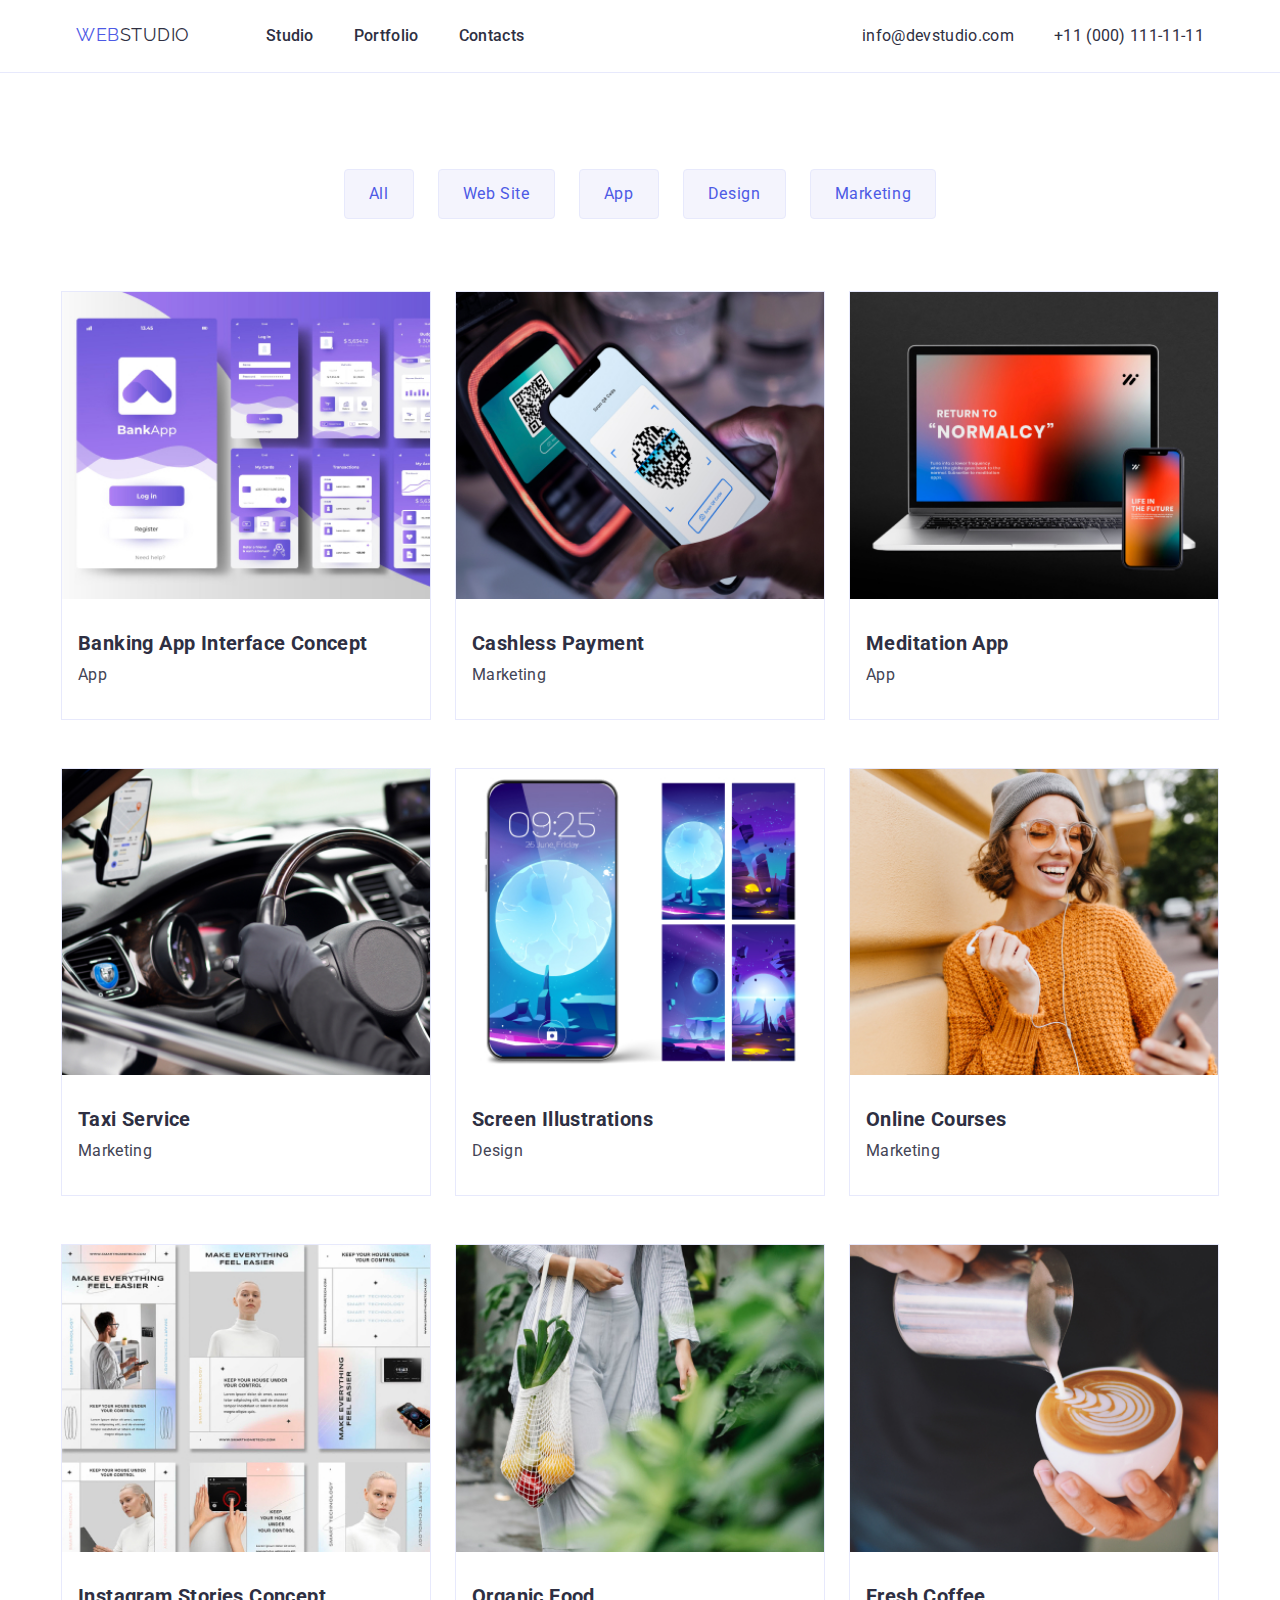
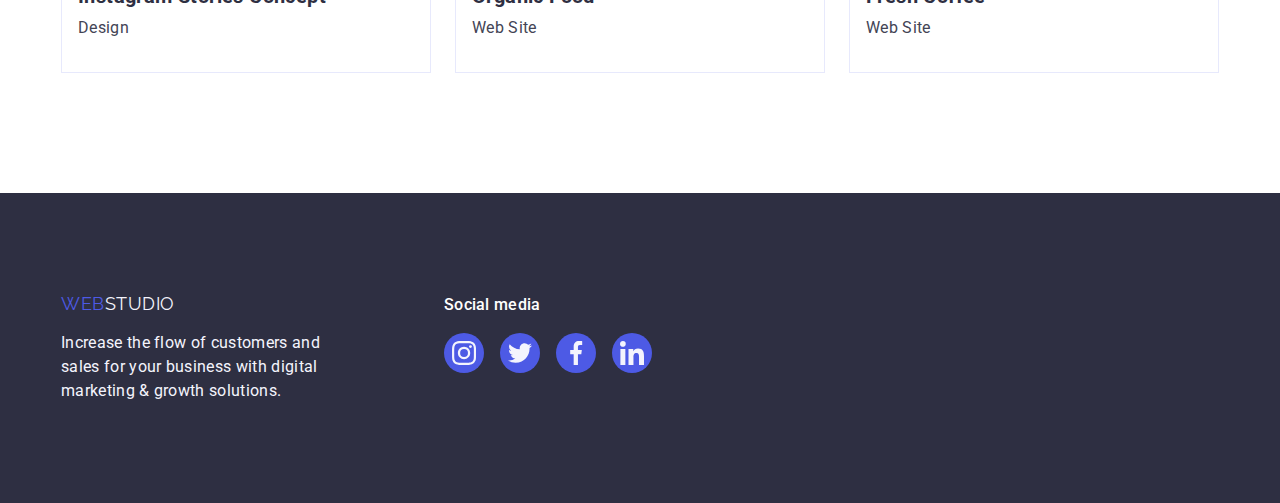
==== portfolio.html @ 921c5ee8 "copied layout to hw-05" ====
<!DOCTYPE html>
<html lang="en">
    <head>
        <meta charset="UTF-8">
        <meta name="description" content="Homework 1">
        <title>Portfolio</title>
        <link rel="stylesheet" href="https://cdnjs.cloudflare.com/ajax/libs/modern-normalize/1.0.0/modern-normalize.min.css">
        <link rel="stylesheet" href="./css/styles.css">
        <link rel="preconnect" href="https://fonts.googleapis.com">
        <link rel="preconnect" href="https://fonts.gstatic.com" crossorigin>
        <link href="https://fonts.googleapis.com/css2?family=Raleway:wght@800&family=Roboto:wght@400;500;700;900&display=swap" rel="stylesheet">
    </head>
    <body>
        <!-- Page header -->
        <header class="main-header-menu">
            <div class="container main-header-container">
                <nav class="nav-menu">
                    <a class="logo" href="/goit-markup-hw-01/"><span>WEB</span>STUDIO</a>
                    <ul class="nav-list">
                        <li class="nav-list-item">
                            <a class="nav-list-link" href="./index.html">Studio</a>
                        </li>
                        <li class="nav-list-item">
                            <a class="nav-list-link" href="./portfolio.html">Portfolio</a>
                        </li>
                        <li class="nav-list-item">
                            <a class="nav-list-link" href="/contacts">Contacts</a>
                        </li>
                    </ul>
                </nav>
        
                <address class="address">
                    <ul class="address-list">
                        <li class="address-list-item"><a class="address-list-link"
                                href="mailto:info@devstudio.com">info@devstudio.com</a></li>
                        <li class="address-list-item"><a class="address-list-link" href="tel:+110001111111">+11 (000)
                                111-11-11</a></li>
                    </ul>
                </address>
            </div>
        </header>

        <!-- Unique page content -->
        <main>
            <section class="portfolio-buttons">
                <div class="container section-container">
                    <h2 class="section-title-header" hidden>Portfolio</h2>
                    <ul class="portfolio-buttons-list">
                        <li class="portfolio-buttons-items"><button class="portfolio-buttons-cta" type="button">All</button></li>
                        <li class="portfolio-buttons-items"><button class="portfolio-buttons-cta" type="button">Web Site</button></li>
                        <li class="portfolio-buttons-items"><button class="portfolio-buttons-cta" type="button">App</button></li>
                        <li class="portfolio-buttons-items"><button class="portfolio-buttons-cta" type="button">Design</button></li>
                        <li class="portfolio-buttons-items"><button class="portfolio-buttons-cta" type="button">Marketing</button></li>
                    </ul>
                </div>
                
            </section>

            <section class="portfolio-images">
                <div class="container portfolio-container">
                    <h2 class="section-title-header" hidden>Portfolio Images</h2>
                    <ul class="portfolio-images-list">
                        <li class="portfolio-images-items">
                            <img class="porfolio-images-img" src="./images/img-1.jpg" alt="Banking App Interface Concept" width="360"
                                height="300">
                            <div class="portfolio-images-details">
                                <h3 class="portfolio-images-title">Banking App Interface Concept</h3>
                                <p class="portfolio-images-description">App</p>
                            </div>
                        </li>
                        <li class="portfolio-images-items">
                            <img class="porfolio-images-img" src="./images/img-2.jpg" alt="Cashless Payment" width="360" height="300">
                            <div class="portfolio-images-details">
                                <h3 class="portfolio-images-title">Cashless Payment</h3>
                                <p class="portfolio-images-description">Marketing</p>
                            </div>
                        </li>
                        <li class="portfolio-images-items">
                            <img class="porfolio-images-img" src="./images/img-3.jpg" alt="Meditation App" width="360" height="300">
                            <div class="portfolio-images-details">
                                <h3 class="portfolio-images-title">Meditation App</h3>
                                <p class="portfolio-images-description">App</p>
                            </div>
                        </li>
                        <li class="portfolio-images-items">
                            <img class="porfolio-images-img" src="./images/img-4.jpg" alt="Taxi Service" width="360" height="300">
                            <div class="portfolio-images-details">
                                <h3 class="portfolio-images-title">Taxi Service</h3>
                                <p class="portfolio-images-description">Marketing</p>
                            </div>
                        </li>
                        <li class="portfolio-images-items">
                            <img class="porfolio-images-img" src="./images/img-5.jpg" alt="Screen Illustrations" width="360" height="300">
                            <div class="portfolio-images-details">
                                <h3 class="portfolio-images-title">Screen Illustrations</h3>
                                <p class="portfolio-images-description">Design</p>
                            </div>
                        </li>
                        <li class="portfolio-images-items">
                            <img class="porfolio-images-img" src="./images/img-6.jpg" alt="Online Courses" width="360" height="300">
                            <div class="portfolio-images-details">
                                <h3 class="portfolio-images-title">Online Courses</h3>
                                <p class="portfolio-images-description">Marketing</p>
                            </div>
                        </li>
                        <li class="portfolio-images-items">
                            <img class="porfolio-images-img" src="./images/img-7.jpg" alt="Instagram Stories Concept" width="360"
                                height="300">
                            <div class="portfolio-images-details">
                                <h3 class="portfolio-images-title">Instagram Stories Concept</h3>
                                <p class="portfolio-images-description">Design</p>
                            </div>
                        </li>
                        <li class="portfolio-images-items">
                            <img class="porfolio-images-img" src="./images/img-8.jpg" alt="Organic Food" width="360" height="300">
                            <div class="portfolio-images-details">
                                <h3 class="portfolio-images-title">Organic Food</h3>
                                <p class="portfolio-images-description">Web Site</p>
                            </div>
                        </li>
                        <li class="portfolio-images-items">
                            <img class="porfolio-images-img" src="./images/img-9.jpg" alt="Fresh Coffee" width="360" height="300">
                            <div class="portfolio-images-details">
                                <h3 class="portfolio-images-title">Fresh Coffee</h3>
                                <p class="portfolio-images-description">Web Site</p>
                            </div>
                        </li>
                    </ul>
                </div>
            </section>
        </main>

        <!-- Page footer -->
        <footer class="section-footer">
            <div class="container footer-container">
                <div class="footer-container-logo">
                    <a class="logo" href="/goit-markup-hw-01/"><span>WEB</span>STUDIO</a>
                    <p class="footer-description">Increase the flow of customers and <br>sales for your business with digital
                        <br>marketing
                        & growth solutions.</p>
                </div>
        
                <div class="footer-icons">
                    <p class="footer-link">Social media</p>
                    <ul class="footer-link-lists">
                        <li class="footer-link-list-items">
                            <a href="#" class="footer-link-list-item icon-instagram">
                                <svg class="footer-link-list-icon">
                                    <use href="images/icons.svg#icon-instagram" />
                                </svg>
                            </a>
                        </li>
                        <li class="footer-link-list-items">
                            <a href="#" class="footer-link-list-item icon-twitter">
                                <svg class="footer-link-list-icon">
                                    <use href="images/icons.svg#icon-twitter" />
                                </svg>
                            </a>
                        </li>
                        <li class="footer-link-list-items">
                            <a href="#" class="footer-link-list-item icon-facebook">
                                <svg class="footer-link-list-icon">
                                    <use href="images/icons.svg#icon-facebook" />
                                </svg>
                            </a>
                        </li>
                        <li class="footer-link-list-items">
                            <a href="#" class="footer-link-list-item icon-linkedin">
                                <svg class="footer-link-list-icon">
                                    <use href="images/icons.svg#icon-linkedin" />
                                </svg>
                            </a>
                        </li>
                    </ul>
                </div>
            </div>
        </footer>
    </body>
---- css/styles.css ----
* {
    margin: 0;
    padding: 0;
    box-sizing: border-box;
}

:root {
    --iris: #4d5ae5;
    --navyblue: #2e2f42;
    --black: black;
    --ocean: #404bbf;
    --white: #ffffff;
    --slate: #434455;
    --cornflower: #e7e9fc;
    --cloud: #f4f4fd;
    --green: #31d0aa;
    --lightslate: #8e8f99;
    --navybluemodal: #2e2f42;
    --grey: #2e2f42;
    --dairy: #fcfcfc;
}

body {
    font-family: 'Roboto', sans-serif;
    background-color: var(--white);
}

img {
    display: block;
    width: 100%;
    height: auto;
}

/* page header */

header {
    border-bottom: 1px solid var(--cornflower);
    background: var(--white);
    padding: 24px 0;
}

.logo {
    color: var(--navyblue);
    font-family: Raleway;
    font-size: 18px;
    line-height: 1.17em;
    letter-spacing: 0.54px;
    text-decoration: none;
    text-transform: uppercase;
}

.logo span {
    color: var(--iris);
    font-family: Raleway;
    font-size: 18px;
    line-height: 21px;
    letter-spacing: 0.54px;
}

.nav-menu {
    display: inline-flex;
    gap: 76px;
}

.nav-list-link {
    font-size: 16px;
    font-weight: 500;
    line-height: 1.5em;
    letter-spacing: 0.32px;
    display: flex;
    color: var(--navyblue);
    gap: 40px;
}

.address-list-link {
    font-size: 16px;
    line-height: 24px;
    letter-spacing: 0.32px;
    font-style: normal;
}

.nav-list-item .nav-list-link,
.address-list-item .address-list-link,
.logo {
    list-style: none;
    text-decoration: none;
    color: var(--navyblue);
}

.nav-list-link::after {
    content: '';
    width: 0;
    height: 4px;
    background-color: var(--ocean);
    border-radius: 2px;
    position: absolute;
    left: 0;
    bottom: -25px;
}

.nav-list-item {
    display: inline-block;
    position: relative;
}

.nav-list, .address-list {
    display: flex;
    gap: 40px;
}

.address-list-item {
    display: inline-block;
}

.main-header-menu {
    border-bottom: 1px solid var(--cornflower);
    background: var(--white);
    display: flex;
}

.main-header-container {
    width: 1128px;
    padding: 0px 15px;
    margin-left: auto;
    margin-right: auto;
    display: flex;
    justify-content: space-between;
}

.nav-list-item:hover .nav-list-link,
.nav-list-item:focus .nav-list-link {
    color: var(--ocean);
}

.nav-list-item:hover .nav-list-link::after {
    width: 100%;
}

.address-list-item .address-list-link:hover,
.address-list-item .address-list-link:focus {
    color: var(--ocean);
}

.container {
    width: 1158px;
    margin: 0 auto;
}


/* main content */

.hero {
    background: var(--navyblue);
    text-align: center;
    padding: 188px 0;
    background-image: linear-gradient(rgba(46, 47, 66, 0.7), rgba(46, 47, 66, 0.7)), url(../images/hero-bg.jpg);
    background-size: cover;
    background-repeat: no-repeat;
    background-position: center;

}

.hero-title {
    color: var(--white);
    text-align: center;
    font-size: 56px;
    line-height: 60px;
    letter-spacing: 1.12px;
    margin-bottom: 48px;
}

.hero-cta {
    padding: 16px 32px;
    border-radius: 4px;
    background: var(--iris);
    color: var(--white);
    font-size: 16px;
    line-height: 24px;
    letter-spacing: 0.64px;
    font-family: inherit;
    outline: none;
    border: unset;
    box-shadow: 0px 4px 4px 0px rgba(0, 0, 0, 0.15);
    cursor: pointer;
}

.hero-cta:hover,
.hero-cta:focus {
    background-color: var(--ocean);
}

.section-title-header {
    color: var(--navyblue);
    text-align: center;
    font-size: 36px;
    line-height: 40px;
    letter-spacing: 0.72px;
    text-transform: capitalize;
    margin-bottom: 72px;
}

.features {
    padding: 120px 0;
}

.features-list {
    list-style: none;
    display: flex;
    gap: 24px;
}

.features-list-item-icon {
    display: flex;
    align-items: center;
    justify-content: center;
    width: 264px;
    height: 112px;
    background-color: var(--cloud);
    border-radius: 4px;
}

.features-list-item-icon svg {
    width: 64px;
    height: 64px;
}

.features-list-item-title {
    color: var(--navyblue);
    font-size: 20px;
    line-height: 24px;
    letter-spacing: 0.4px;
    width: 264px;
    margin: 8px 0;
}

.features-list-item-description {
    color: var(--slate);
    font-size: 16px;
    line-height: 24px;
    letter-spacing: 0.32px;
    width: 264px;
}

.features-list-images {
    list-style: none;
}

.service {
    padding: 0 0 120px;
}

.service-list {
    list-style-type: none;
    display: flex;
    gap: 24px
}

.team {
    background: var(--cloud);
    padding: 120px 0px;
}

.team-list {
    list-style-type: none;
    display: flex;
    gap: 24px;
}

.team-list-items {
    background: var(--white);
    border-radius: 0px 0px 4px 4px;
    box-shadow: 0px 2px 1px 0px rgba(46, 47, 66, 0.08), 0px 1px 1px 0px rgba(46, 47, 66, 0.16), 0px 1px 6px 0px rgba(46, 47, 66, 0.08);
}

.team-description {
    padding: 32px 16px;
}

.team-list-name {
    color: var(--navyblue);
    text-align: center;
    font-size: 20px;
    line-height: 24px;
    letter-spacing: 0.4px;
    margin-bottom: 8px;
}

.team-list-position {
    color: var(--slate);
    text-align: center;
    font-size: 16px;
    line-height: 24px;
    letter-spacing: 0.32px;
    margin-bottom: 8px;
}

.social-media-links {
    list-style: none;
    display: flex;
    align-items: center;
    column-gap: 24px;
}

.social-media-link {
    display: flex;
    align-items: center;
    justify-content: center;
    width: 40px;
    height: 40px;
    background-color: var(--iris);
    border-radius: 20px;
}

.social-media-link-icon {
    width: 16px;
    height: 16px;
}

.social-media-link:hover {
    background-color: var(--ocean);
}

.customers {
    padding: 120px 0;
}

.customer-logo {
    list-style: none;
    display: flex;
    align-items: center;
    column-gap: 24px;
}

.customer-logo-items {
    display: flex;
    align-items: center;
    border-radius: 4px;
    border: 1px solid var(--lightslate);
    transition: color 250ms cubic-bezier(0.4, 0, 0.2, 1);
    width: 168px;
    height: 88px;
    justify-content: center;
    color: var(--lightslate);
}

.customer-logo-link {
    padding: 16px 32px;
    color: var(--lightslate);
}

.customer-logo-icon {
    width: 104px;
    height: 56px;
    align-items: center;
    fill: currentColor;
}

.customer-logo-items:hover {
    border-color: var(--ocean);
}

.customer-logo-items:hover .customer-logo-link {
    color: var(--ocean);
}

/* page footer */

.section-footer {
    background: var(--navyblue);
    padding: 100px 0;
    display: flex;
    align-items: center;
    justify-content: space-around;
}

.footer-container-logo {
    display: inline-flex;
    align-items: flex-start;
    flex-direction: column;
    justify-content: center;
    margin-right: 120px;
}

.footer-icons {
    display: inline-flex;
    align-items: flex-start;
    flex-direction: column;
    justify-content: center;
}

.footer-description {
    color: var(--cloud);
    font-size: 16px;
    line-height: 24px;
    letter-spacing: 0.32px;
}

.footer-container .logo {
    color: var(--cloud);
    font-family: Raleway;
    font-size: 18px;
    line-height: 21px;
    letter-spacing: 0.54px;
    margin-bottom: 17.5px;
}

.footer-link {
    color: var(--white);
    line-height: 24px;
    font-size: 16px;
    letter-spacing: 0.32px;
    font-weight: 500;
    margin-bottom: 16px;
}

.footer-link-lists {
    list-style: none;
    display: flex;
    column-gap: 16px;
    align-items: center;
}

.footer-link-list-items {
    display: flex;
    align-items: center;
    justify-content: center;
    width: 40px;
    height: 40px;
    background-color: var(--iris);
    border-radius: 20px;
}

.footer-link-list-item {
    display: flex;
}

.footer-link-list-icon {
    width: 24px;
    height: 24px;
}

.footer-link-list-items:hover {
    background-color: var(--green);
}

/* portfolio page */

.portfolio-buttons {
    padding-top: 96px;
}

.portfolio-buttons-cta {
    list-style: none;
    border-radius: 4px;
    border: 1px solid var(--cornflower);
    background: var(--cloud);
    color: var(--iris);
    text-align: center;
    font-size: 16px;
    line-height: 24px;
    letter-spacing: 0.64px;
    font-family: inherit;
    outline: none;
    padding: 12px 24px;
    cursor: pointer;
}

.portfolio-buttons-list {
    list-style: none;
    display: flex;
    gap: 24px;
    justify-content: center;
}

.portfolio-buttons-cta:hover,
.portfolio-buttons-cta:focus {
    background-color: var(--ocean);
    color: var(--white);
    border: 1px solid var(--ocean);
    box-shadow: 0px 2px 2px 0px rgba(0, 0, 0, 0.12), 0px 2px 1px 0px rgba(0, 0, 0, 0.08), 0px 3px 1px 0px rgba(0, 0, 0, 0.10);
}

.portfolio-images {
    padding: 72px 0 120px;
}

.portfolio-images-title {
    color: var(--navyblue);
    font-size: 20px;
    line-height: 24px;
    letter-spacing: 0.4px;
    margin-bottom: 8px;
}

.portfolio-images-details {
    padding: 32px 16px;
}

.portfolio-images-description {
    color: var(--slate);
    font-size: 16px;
    line-height: 24px;
    letter-spacing: 0.32px;
}

.portfolio-images-list {
    list-style: none;
    display: flex;
    flex-wrap: wrap;
    column-gap: 24px;
    row-gap: 48px;
}

.portfolio-images-items {
    width: calc((100% - 48px) / 3);
    border: 1px solid var(--cornflower);
    background: var(--white);
}

.portfolio-images-items:hover,
.portfolio-images-items:focus {
    border: 1px solid var(--CLOUD, #F4F4FD);
    background: var(--WHITE, #FFF);
    box-shadow: 0px 2px 1px 0px rgba(46, 47, 66, 0.08), 0px 1px 1px 0px rgba(46, 47, 66, 0.16), 0px 1px 6px 0px rgba(46, 47, 66, 0.08);
}
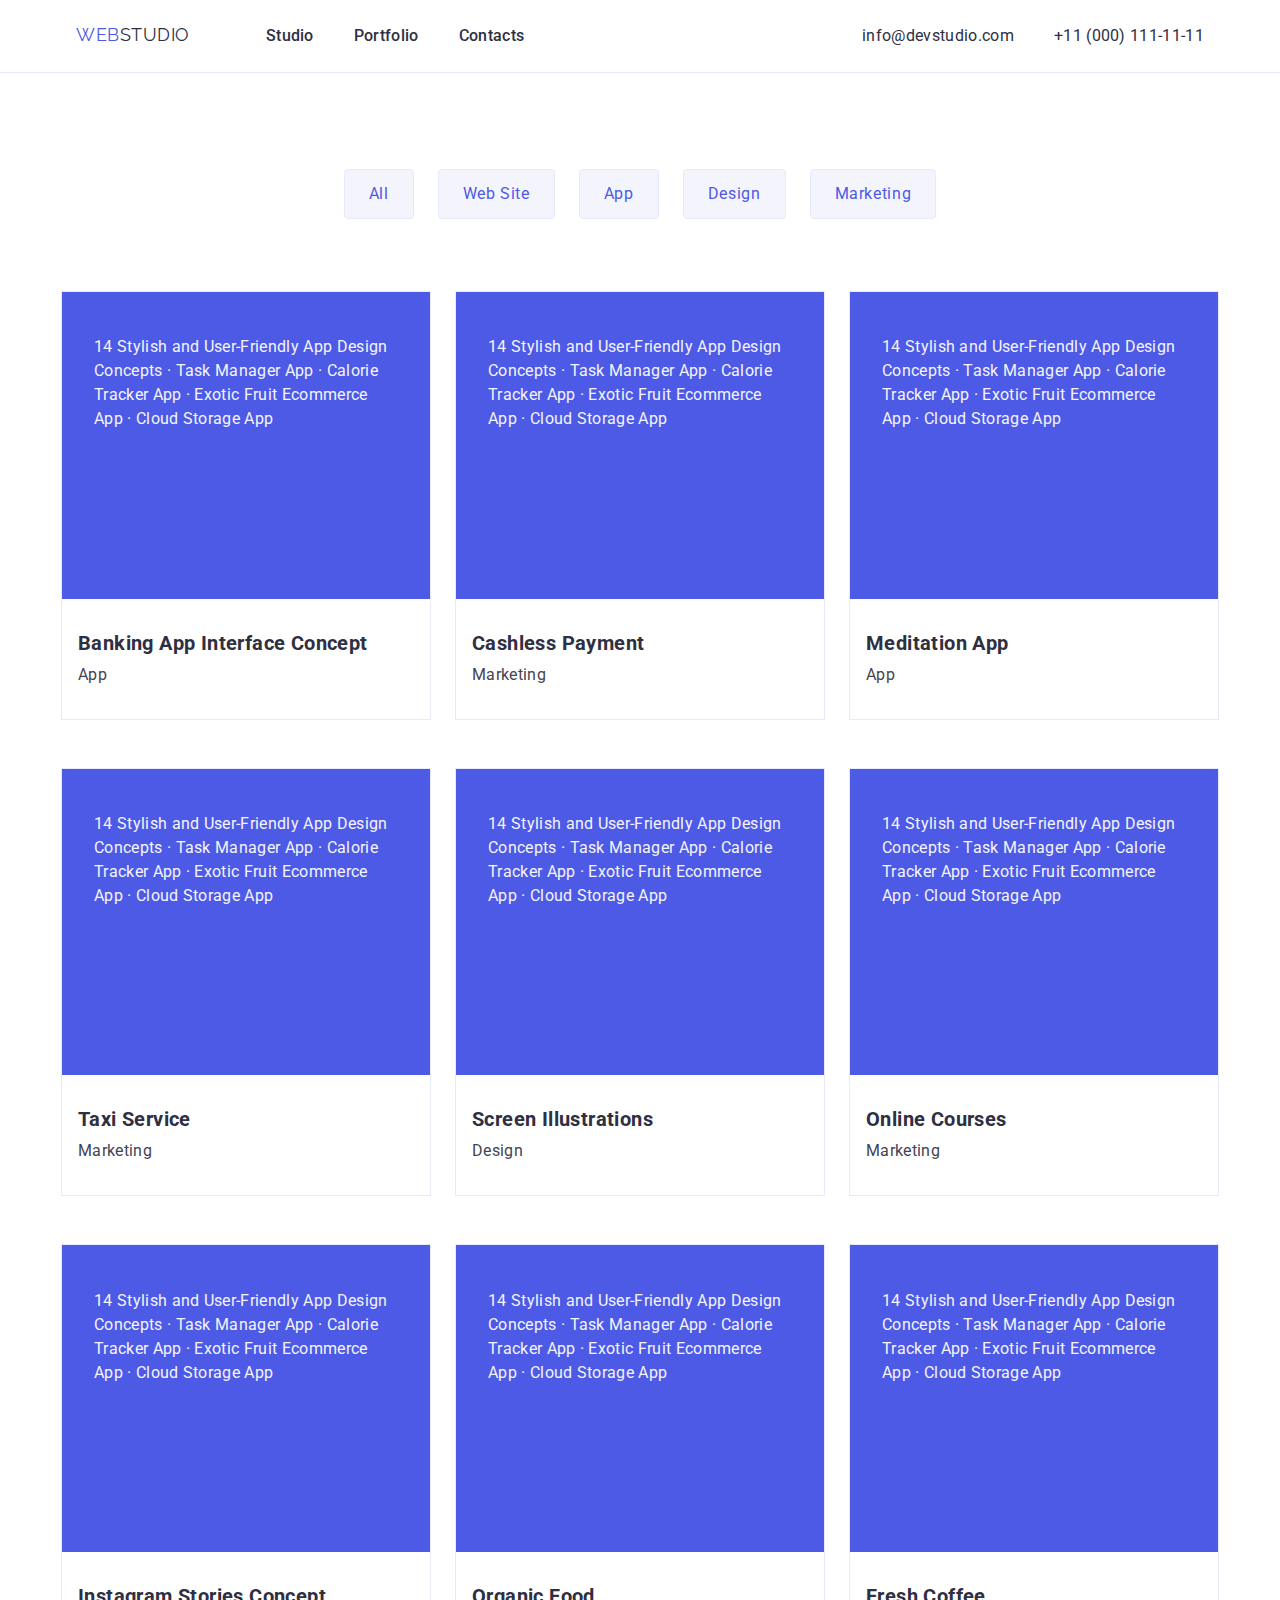
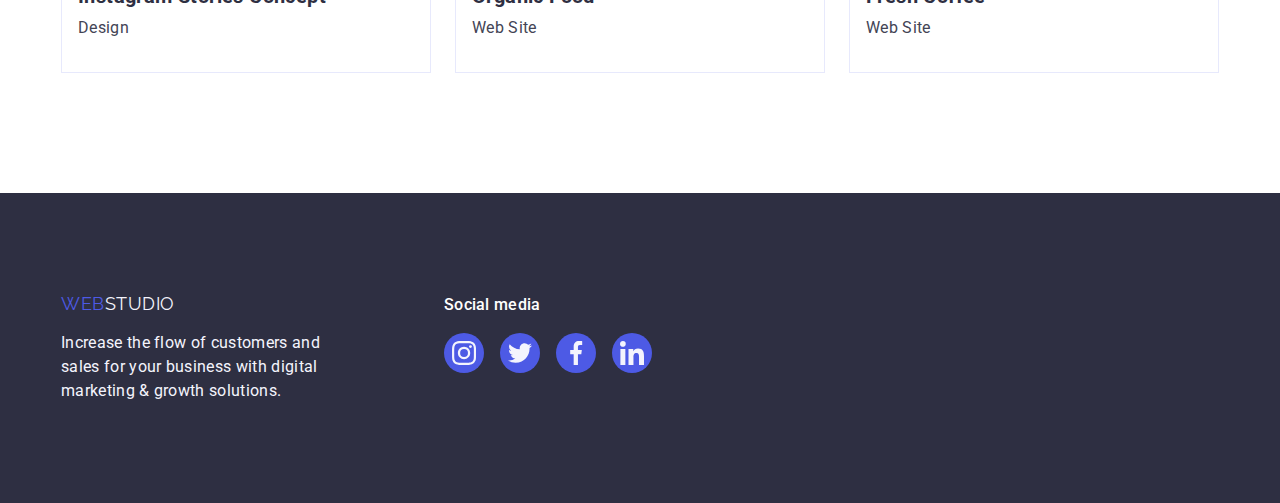
==== commit 48e34f5b: "added overlay slides to portfolio cards" ====
--- a/portfolio.html
+++ b/portfolio.html
@@ -61,65 +61,117 @@
                     <h2 class="section-title-header" hidden>Portfolio Images</h2>
                     <ul class="portfolio-images-list">
                         <li class="portfolio-images-items">
-                            <img class="porfolio-images-img" src="./images/img-1.jpg" alt="Banking App Interface Concept" width="360"
-                                height="300">
+                            <figure class="portfolio-card">
+                                <img class="porfolio-images-img" src="./images/img-1.jpg" alt="Banking App Interface Concept" width="360" height="300">
+                                <figcaption class="portfolio-card-caption">
+                                    14 Stylish and User-Friendly App Design Concepts · Task Manager App · Calorie Tracker App · Exotic Fruit Ecommerce App ·
+                                    Cloud Storage App
+                                </figcaption>
+                            </figure>
                             <div class="portfolio-images-details">
                                 <h3 class="portfolio-images-title">Banking App Interface Concept</h3>
                                 <p class="portfolio-images-description">App</p>
                             </div>
                         </li>
                         <li class="portfolio-images-items">
-                            <img class="porfolio-images-img" src="./images/img-2.jpg" alt="Cashless Payment" width="360" height="300">
-                            <div class="portfolio-images-details">
-                                <h3 class="portfolio-images-title">Cashless Payment</h3>
-                                <p class="portfolio-images-description">Marketing</p>
-                            </div>
-                        </li>
-                        <li class="portfolio-images-items">
-                            <img class="porfolio-images-img" src="./images/img-3.jpg" alt="Meditation App" width="360" height="300">
+                            <figure class="portfolio-card">
+                                <img class="porfolio-images-img" src="./images/img-2.jpg" alt="Cashless Payment" width="360" height="300">
+                                <figcaption class="portfolio-card-caption">
+                                    14 Stylish and User-Friendly App Design Concepts · Task Manager App · Calorie Tracker App · Exotic Fruit Ecommerce App ·
+                                    Cloud Storage App
+                                </figcaption>
+                            </figure>
+                            <div class="portfolio-images-details">
+                               <h3 class="portfolio-images-title">Cashless Payment</h3>
+                               <p class="portfolio-images-description">Marketing</p>
+                            </div>
+                        </li>
+                        <li class="portfolio-images-items">
+                            <figure class="portfolio-card">
+                                <img class="porfolio-images-img" src="./images/img-3.jpg" alt="Meditation App" width="360" height="300">
+                                <figcaption class="portfolio-card-caption">
+                                    14 Stylish and User-Friendly App Design Concepts · Task Manager App · Calorie Tracker App · Exotic Fruit Ecommerce App ·
+                                    Cloud Storage App
+                                </figcaption>
+                            </figure>
                             <div class="portfolio-images-details">
                                 <h3 class="portfolio-images-title">Meditation App</h3>
                                 <p class="portfolio-images-description">App</p>
                             </div>
                         </li>
                         <li class="portfolio-images-items">
-                            <img class="porfolio-images-img" src="./images/img-4.jpg" alt="Taxi Service" width="360" height="300">
+                            <figure class="portfolio-card">
+                                <img class="porfolio-images-img" src="./images/img-4.jpg" alt="Taxi Service" width="360" height="300">
+                                <figcaption class="portfolio-card-caption">
+                                    14 Stylish and User-Friendly App Design Concepts · Task Manager App · Calorie Tracker App · Exotic Fruit Ecommerce App ·
+                                    Cloud Storage App
+                                </figcaption>
+                            </figure>
                             <div class="portfolio-images-details">
                                 <h3 class="portfolio-images-title">Taxi Service</h3>
                                 <p class="portfolio-images-description">Marketing</p>
                             </div>
                         </li>
                         <li class="portfolio-images-items">
-                            <img class="porfolio-images-img" src="./images/img-5.jpg" alt="Screen Illustrations" width="360" height="300">
+                            <figure class="portfolio-card">
+                                <img class="porfolio-images-img" src="./images/img-5.jpg" alt="Screen Illustrations" width="360" height="300">
+                                <figcaption class="portfolio-card-caption">
+                                    14 Stylish and User-Friendly App Design Concepts · Task Manager App · Calorie Tracker App · Exotic Fruit Ecommerce App ·
+                                    Cloud Storage App
+                                </figcaption>
+                            </figure>
                             <div class="portfolio-images-details">
                                 <h3 class="portfolio-images-title">Screen Illustrations</h3>
                                 <p class="portfolio-images-description">Design</p>
                             </div>
                         </li>
                         <li class="portfolio-images-items">
-                            <img class="porfolio-images-img" src="./images/img-6.jpg" alt="Online Courses" width="360" height="300">
+                            <figure class="portfolio-card">
+                                <img class="porfolio-images-img" src="./images/img-6.jpg" alt="Online Courses" width="360" height="300">
+                                <figcaption class="portfolio-card-caption">
+                                    14 Stylish and User-Friendly App Design Concepts · Task Manager App · Calorie Tracker App · Exotic Fruit Ecommerce App ·
+                                    Cloud Storage App
+                                </figcaption>
+                            </figure>
                             <div class="portfolio-images-details">
                                 <h3 class="portfolio-images-title">Online Courses</h3>
                                 <p class="portfolio-images-description">Marketing</p>
                             </div>
                         </li>
                         <li class="portfolio-images-items">
-                            <img class="porfolio-images-img" src="./images/img-7.jpg" alt="Instagram Stories Concept" width="360"
-                                height="300">
+                            <figure class="portfolio-card">
+                                <img class="porfolio-images-img" src="./images/img-7.jpg" alt="Instagram Stories Concept" width="360" height="300">
+                                <figcaption class="portfolio-card-caption">
+                                    14 Stylish and User-Friendly App Design Concepts · Task Manager App · Calorie Tracker App · Exotic Fruit Ecommerce App ·
+                                    Cloud Storage App
+                                </figcaption>
+                            </figure>
                             <div class="portfolio-images-details">
                                 <h3 class="portfolio-images-title">Instagram Stories Concept</h3>
                                 <p class="portfolio-images-description">Design</p>
                             </div>
                         </li>
                         <li class="portfolio-images-items">
-                            <img class="porfolio-images-img" src="./images/img-8.jpg" alt="Organic Food" width="360" height="300">
+                            <figure class="portfolio-card">
+                                <img class="porfolio-images-img" src="./images/img-8.jpg" alt="Organic Food" width="360" height="300">
+                                <figcaption class="portfolio-card-caption">
+                                    14 Stylish and User-Friendly App Design Concepts · Task Manager App · Calorie Tracker App · Exotic Fruit Ecommerce App ·
+                                    Cloud Storage App
+                                </figcaption>
+                            </figure>
                             <div class="portfolio-images-details">
                                 <h3 class="portfolio-images-title">Organic Food</h3>
                                 <p class="portfolio-images-description">Web Site</p>
                             </div>
                         </li>
                         <li class="portfolio-images-items">
-                            <img class="porfolio-images-img" src="./images/img-9.jpg" alt="Fresh Coffee" width="360" height="300">
+                            <figure class="portfolio-card">
+                                <img class="porfolio-images-img" src="./images/img-9.jpg" alt="Fresh Coffee" width="360" height="300">
+                                <figcaption class="portfolio-card-caption">
+                                    14 Stylish and User-Friendly App Design Concepts · Task Manager App · Calorie Tracker App · Exotic Fruit Ecommerce App ·
+                                    Cloud Storage App
+                                </figcaption>
+                            </figure>
                             <div class="portfolio-images-details">
                                 <h3 class="portfolio-images-title">Fresh Coffee</h3>
                                 <p class="portfolio-images-description">Web Site</p>
--- a/css/styles.css
+++ b/css/styles.css
@@ -522,4 +522,24 @@
     border: 1px solid var(--CLOUD, #F4F4FD);
     background: var(--WHITE, #FFF);
     box-shadow: 0px 2px 1px 0px rgba(46, 47, 66, 0.08), 0px 1px 1px 0px rgba(46, 47, 66, 0.16), 0px 1px 6px 0px rgba(46, 47, 66, 0.08);
+}
+
+.portfolio-card {
+    position: relative;
+}
+
+.portfolio-card-caption {
+    position: absolute;
+    top: 0px;
+    left: 0px;
+    width: 100%;
+    height: 100%;
+    background-color: var(--iris);
+    padding: 40px 32px 164px;
+    color: var(--cloud);
+    line-height: 24px;
+    letter-spacing: 0.32px;
+    text-align: left;
+    align-items: center;
+    display: flex;
 }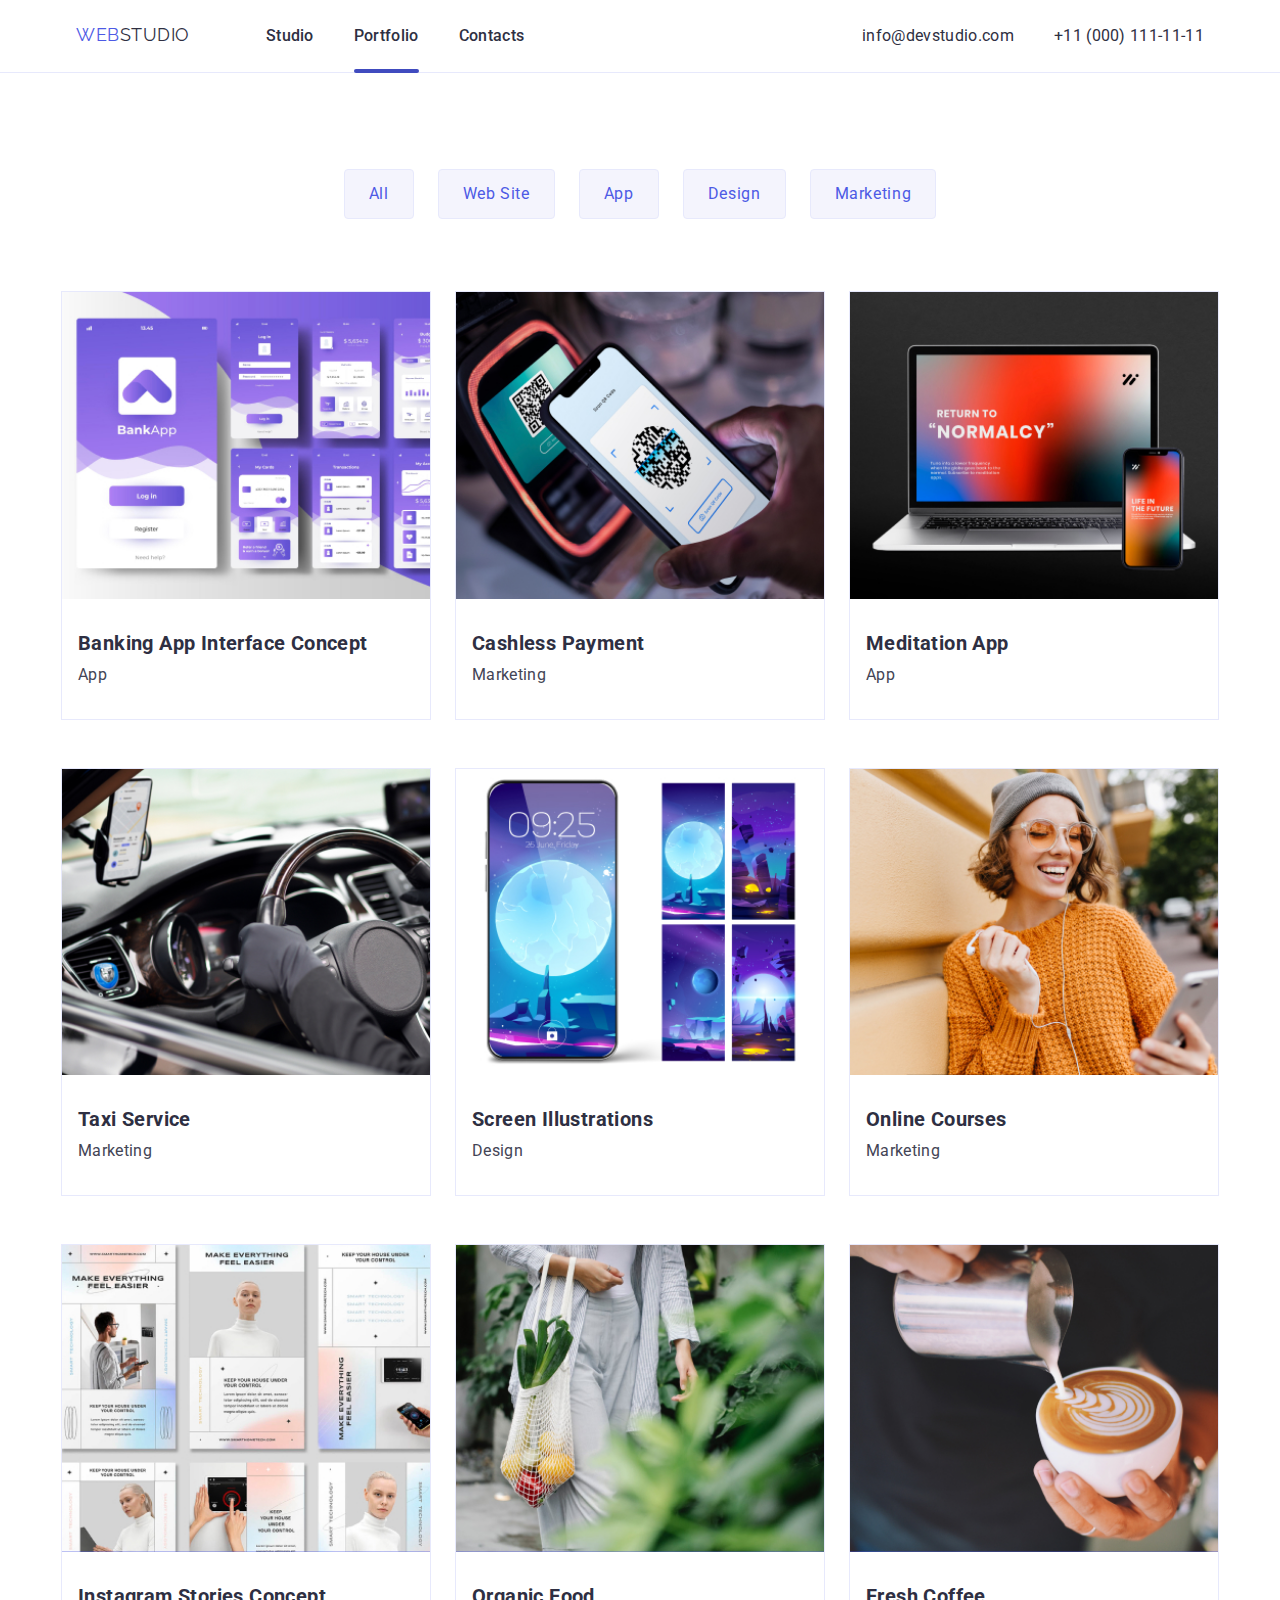
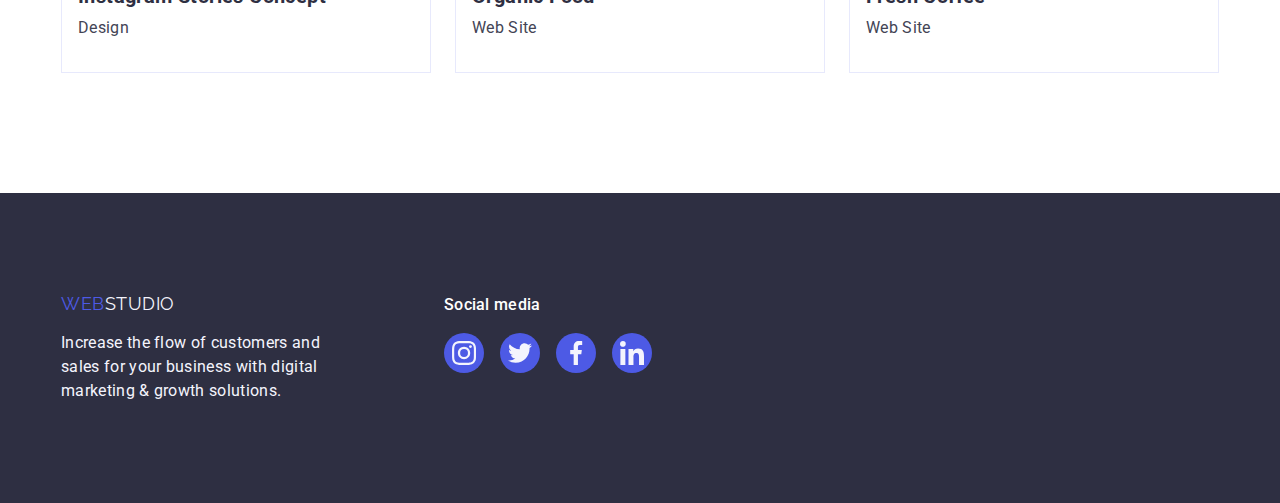
==== commit 3b9f53b9: "updated active page pseudo-element" ====
--- a/portfolio.html
+++ b/portfolio.html
@@ -20,7 +20,7 @@
                         <li class="nav-list-item">
                             <a class="nav-list-link" href="./index.html">Studio</a>
                         </li>
-                        <li class="nav-list-item">
+                        <li class="nav-list-item active">
                             <a class="nav-list-link" href="./portfolio.html">Portfolio</a>
                         </li>
                         <li class="nav-list-item">
--- a/css/styles.css
+++ b/css/styles.css
@@ -72,11 +72,9 @@
     gap: 40px;
 }
 
-.address-list-link {
-    font-size: 16px;
-    line-height: 24px;
-    letter-spacing: 0.32px;
-    font-style: normal;
+.nav-list-item {
+    display: inline-block;
+    position: relative;
 }
 
 .nav-list-item .nav-list-link,
@@ -85,6 +83,7 @@
     list-style: none;
     text-decoration: none;
     color: var(--navyblue);
+    transition: color 250ms cubic-bezier(0.4, 0, 0.2, 1);
 }
 
 .nav-list-link::after {
@@ -98,18 +97,38 @@
     bottom: -25px;
 }
 
-.nav-list-item {
-    display: inline-block;
-    position: relative;
+.nav-list-item:hover .nav-list-link,
+.nav-list-item:focus .nav-list-link {
+    color: var(--ocean);
+}
+
+.nav-list-item:hover .nav-list-link::after {
+    width: 100%;
+}
+
+.nav-list-item.active .nav-list-link::after {
+    width: 100%;
 }
 
 .nav-list, .address-list {
     display: flex;
     gap: 40px;
+}
+
+.address-list-link {
+    font-size: 16px;
+    line-height: 24px;
+    letter-spacing: 0.32px;
+    font-style: normal;
 }
 
 .address-list-item {
     display: inline-block;
+}
+
+.address-list-item .address-list-link:hover,
+.address-list-item .address-list-link:focus {
+    color: var(--ocean);
 }
 
 .main-header-menu {
@@ -127,20 +146,6 @@
     justify-content: space-between;
 }
 
-.nav-list-item:hover .nav-list-link,
-.nav-list-item:focus .nav-list-link {
-    color: var(--ocean);
-}
-
-.nav-list-item:hover .nav-list-link::after {
-    width: 100%;
-}
-
-.address-list-item .address-list-link:hover,
-.address-list-item .address-list-link:focus {
-    color: var(--ocean);
-}
-
 .container {
     width: 1158px;
     margin: 0 auto;
@@ -153,11 +158,11 @@
     background: var(--navyblue);
     text-align: center;
     padding: 188px 0;
-    background-image: linear-gradient(rgba(46, 47, 66, 0.7), rgba(46, 47, 66, 0.7)), url(../images/hero-bg.jpg);
+    background-image: linear-gradient(rgba(46, 47, 66, 0.7), rgba(46, 47, 66, 0.7)), 
+                        url(../images/hero-bg.jpg);
     background-size: cover;
     background-repeat: no-repeat;
     background-position: center;
-
 }
 
 .hero-title {
@@ -269,7 +274,9 @@
 .team-list-items {
     background: var(--white);
     border-radius: 0px 0px 4px 4px;
-    box-shadow: 0px 2px 1px 0px rgba(46, 47, 66, 0.08), 0px 1px 1px 0px rgba(46, 47, 66, 0.16), 0px 1px 6px 0px rgba(46, 47, 66, 0.08);
+    box-shadow: 0px 2px 1px 0px rgba(46, 47, 66, 0.08), 
+                0px 1px 1px 0px rgba(46, 47, 66, 0.16), 
+                0px 1px 6px 0px rgba(46, 47, 66, 0.08);
 }
 
 .team-description {
@@ -309,6 +316,7 @@
     height: 40px;
     background-color: var(--iris);
     border-radius: 20px;
+    transition: background-color 250ms cubic-bezier(0.4, 0, 0.2, 1);
 }
 
 .social-media-link-icon {
@@ -363,7 +371,9 @@
     color: var(--ocean);
 }
 
+
 /* page footer */
+
 
 .section-footer {
     background: var(--navyblue);
@@ -428,6 +438,7 @@
     height: 40px;
     background-color: var(--iris);
     border-radius: 20px;
+    transition: background-color 250ms cubic-bezier(0.4, 0, 0.2, 1);
 }
 
 .footer-link-list-item {
@@ -443,7 +454,9 @@
     background-color: var(--green);
 }
 
+
 /* portfolio page */
+
 
 .portfolio-buttons {
     padding-top: 96px;
@@ -463,6 +476,7 @@
     outline: none;
     padding: 12px 24px;
     cursor: pointer;
+    transition: background-color 250ms cubic-bezier(0.4, 0, 0.2, 1);
 }
 
 .portfolio-buttons-list {
@@ -477,7 +491,9 @@
     background-color: var(--ocean);
     color: var(--white);
     border: 1px solid var(--ocean);
-    box-shadow: 0px 2px 2px 0px rgba(0, 0, 0, 0.12), 0px 2px 1px 0px rgba(0, 0, 0, 0.08), 0px 3px 1px 0px rgba(0, 0, 0, 0.10);
+    box-shadow: 0px 2px 2px 0px rgba(0, 0, 0, 0.12), 
+                0px 2px 1px 0px rgba(0, 0, 0, 0.08), 
+                0px 3px 1px 0px rgba(0, 0, 0, 0.10);
 }
 
 .portfolio-images {
@@ -521,11 +537,14 @@
 .portfolio-images-items:focus {
     border: 1px solid var(--CLOUD, #F4F4FD);
     background: var(--WHITE, #FFF);
-    box-shadow: 0px 2px 1px 0px rgba(46, 47, 66, 0.08), 0px 1px 1px 0px rgba(46, 47, 66, 0.16), 0px 1px 6px 0px rgba(46, 47, 66, 0.08);
+    box-shadow: 0px 2px 1px 0px rgba(46, 47, 66, 0.08), 
+                0px 1px 1px 0px rgba(46, 47, 66, 0.16), 
+                0px 1px 6px 0px rgba(46, 47, 66, 0.08);
 }
 
 .portfolio-card {
     position: relative;
+    overflow: hidden;
 }
 
 .portfolio-card-caption {
@@ -542,4 +561,72 @@
     text-align: left;
     align-items: center;
     display: flex;
+    transition: transform 250ms cubic-bezier(0.4, 0, 0.2, 1);
+    transform: translateY(100%);
+}
+
+.portfolio-images-items:hover .portfolio-card-caption {
+    transform: translateY(0);
+}
+
+.modal {
+    position: fixed;
+    top: 0px;
+    left: 0px;
+    width: 100%;
+    height: 100%;
+    display: flex;
+    justify-content: center;
+    align-items: center;
+    opacity: 1;
+    pointer-events: auto;
+    transition-property: visibility, opacity;
+    transition-duration: 250ms;
+    transition-timing-function: cubic-bezier(0.4, 0, 0.2, 1);
+}
+ 
+.modal.is-hidden {
+    visibility: hidden;
+    opacity: 0;
+    pointer-events: none;
+}
+
+.modal.is-hidden .modal-content {
+    transform: scale(0.5);
+}
+
+.modal-content {
+    width: 408px;
+    height: 584px;
+    flex-shrink: 0;
+    background: var(--dairy);
+    border-radius: 4px;
+    box-shadow: 0px 2px 1px 0px rgba(0, 0, 0, 0.20), 
+                0px 1px 3px 0px rgba(0, 0, 0, 0.12), 
+                0px 1px 1px 0px rgba(0, 0, 0, 0.14);
+    position: relative;
+    transform: none;
+    transition: transform 250ms cubic-bezier(0.4, 0, 0.2, 1);
+}
+
+.modal-close-icon {
+    width: 8px;
+    height: 8px;
+    stroke-width: 1px;
+    stroke: rgba(0, 0, 0, 0.10);
+    fill: var(--navyblue);
+}
+
+.modal-close {
+    display: flex;
+    align-items: center;
+    justify-content: center;
+    border: 0;
+    background-color: var(--cornflower);
+    border-radius: 50px;
+    width: 24px;
+    height: 24px;
+    position: absolute;
+    top: 24px;
+    right: 24px;
 }